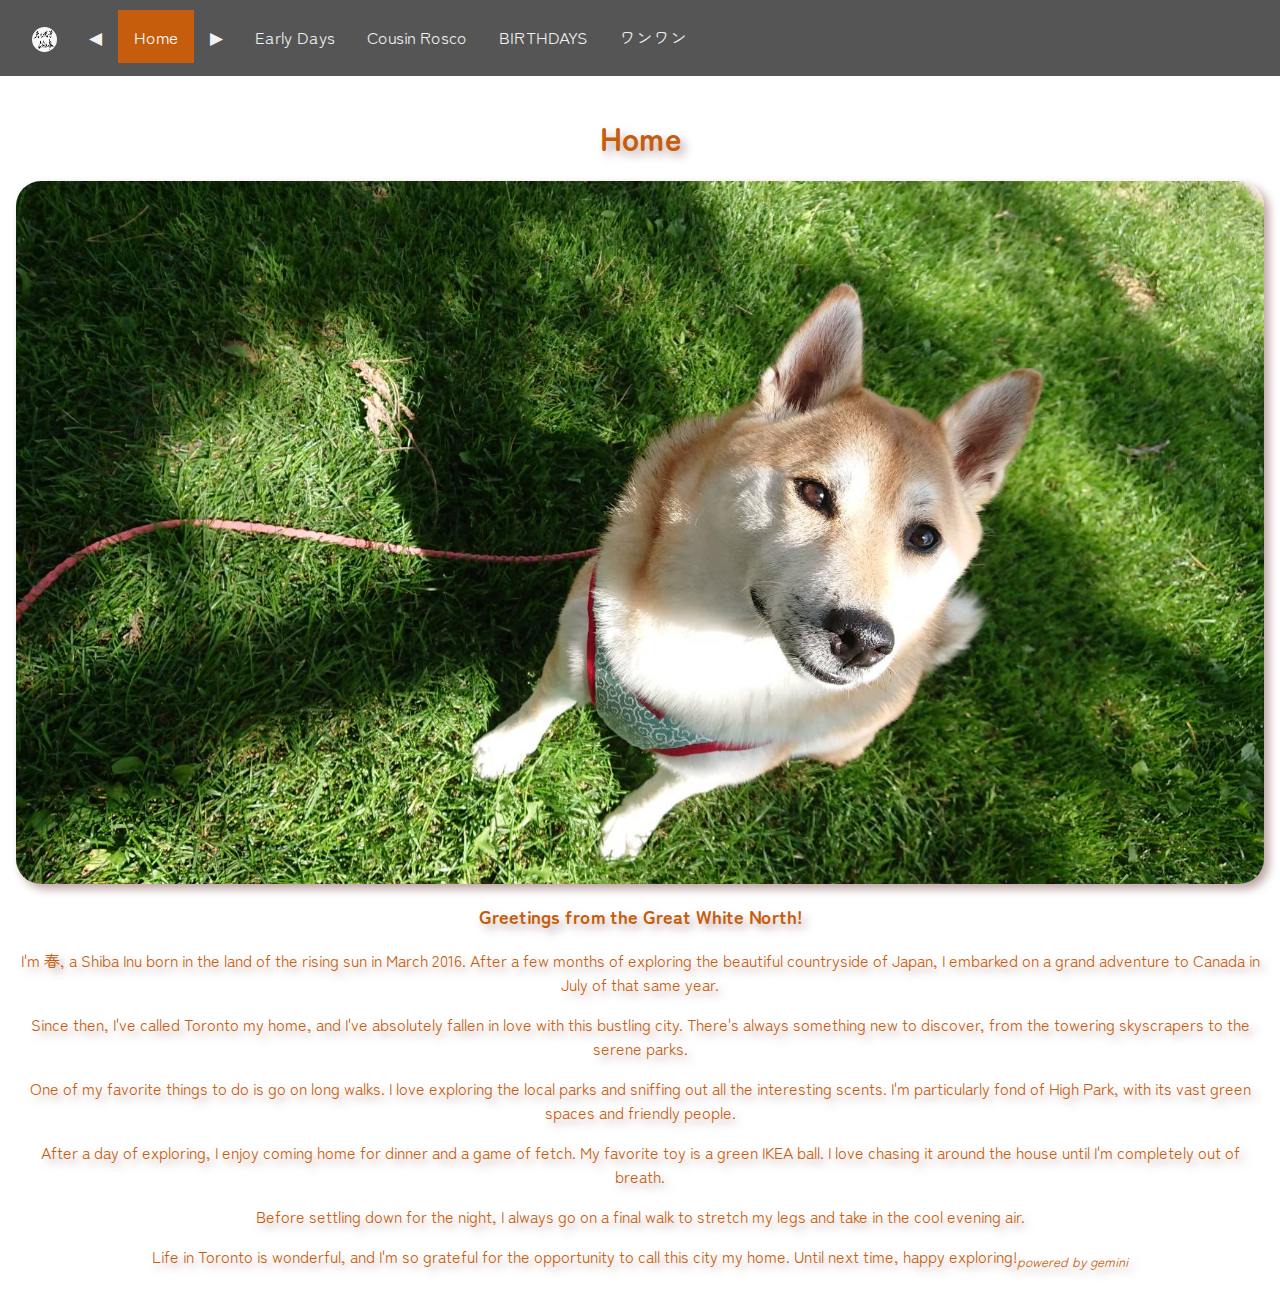
==== index.html @ db81abc2 "c1" ====
<!DOCTYPE html>
<html>
  <Head>
    <title>Haru</title>

    <meta name="viewport" content="width=device-width, initial-scale=1">

    <link rel="preconnect" href="https://fonts.googleapis.com">
    <link rel="preconnect" href="https://fonts.gstatic.com" crossorigin>
    <link rel="stylesheet" href="https://fonts.googleapis.com/css2?family=Hina+Mincho&family=Yuji+Syuku&family=Noto+Sans+JP:wght@100..900&family=Zen+Kaku+Gothic+New&family=Zen+Maru+Gothic&family=Noto+Serif+JP:wght@200..900&family=Zen+Kaku+Gothic+New&display=swap" >
    <link rel="stylesheet" href="styles/index.css">
    <script src="/scripts/index.js"></script>
    <link rel="icon" type="image/png" sizes="32x32" href="/images/favicon1.jpg">

    <link rel="stylesheet" href="https://cdnjs.cloudflare.com/ajax/libs/font-awesome/4.7.0/css/font-awesome.min.css">



  </Head>
  <body>

 
    


    <div class="top-container" >
    </div>
    
    <div class="header" id="myHeader">
      <div class="topnav" id="myTopnav">
        <a href="https://home.sato-chiu.com/"><img src ="/images/favicon1.jpg" class="logo"></a>
        <a href="">&#x25C0; </a>
        <a href="/index.html" class="active">Home</a>
        <a href="/earlydays.html">&#x25B6; </a>
        <a href="/earlydays.html">Early Days</a>
        <a href="/cousinrosco.html">Cousin Rosco</a>
        <a href="/birthdays.html">BIRTHDAYS</a>
        <a href="/wanwan.html">ワンワン</a>
        <a href=""></a>
        <a href="javascript:void(0);" class="icon" onclick="myF1()">
          <i class="fa fa-bars"></i>
        </a>
      </div>
      
    </div>
    
    <div class="content">
      <h1>Home</h1>
      <img src="/images/header 4.jpg" alt="haru" class="video-mask">
        <h3>Greetings from the Great White North!</h3>
        <p>I'm 春, a Shiba Inu born in the land of the rising sun in March 2016. After a few months of exploring the beautiful countryside of Japan, I embarked on a grand adventure to Canada in July of that same year.</p>
        <p>Since then, I've called Toronto my home, and I've absolutely fallen in love with this bustling city. There's always something new to discover, from the towering skyscrapers to the serene parks.</p>
        <p>One of my favorite things to do is go on long walks. I love exploring the local parks and sniffing out all the interesting scents. I'm particularly fond of High Park, with its vast green spaces and friendly people.</p>
        <p>After a day of exploring, I enjoy coming home for dinner and a game of fetch. My favorite toy is a green IKEA ball. I love chasing it around the house until I'm completely out of breath.</p>
        <p>Before settling down for the night, I always go on a final walk to stretch my legs and take in the cool evening air.</p>
        <p>Life in Toronto is wonderful, and I'm so grateful for the opportunity to call this city my home. Until next time, happy exploring!<sub><i>powered by gemini</i></sub></p>
      </div>
    </div>
    


    <script>
      window.onscroll = function() {myF2()};
      
      var header = document.getElementById("myHeader");
      var sticky = header.offsetTop;
      

    </script>

    
  </body>
</html>
---- styles/index.css ----
/* 1.0 Initial Setup*/

* {
  box-sizing: border-box;
}

body, html {
  height: 100%;
  width: 100%;
  margin: 0;
  font-family:  "Zen Maru Gothic", serif;
  color:#C55D0C;
  text-shadow: 5px 5px 10px rgb(190, 164, 164);
}


.njp {
  font-family: "Noto Serif JP", serif;
  font-optical-sizing: auto;
  font-weight: 400;
  font-style: normal;
}

.njps {
  font-family: "Noto Sans JP", sans-serif;
  font-optical-sizing: auto;
  font-weight: 400;
  font-style: normal;
}


.hm {
  font-family: "Hina Mincho", serif;
  font-weight: 400;
  font-style: normal;
}


.zkg {
  font-family: "Zen Kaku Gothic New", sans-serif;
  font-weight: 400;
  font-style: normal;
}

.zmg {
  font-family: "Zen Maru Gothic", serif;
  font-weight: 400;
  font-style: normal;
}

.ys {
  font-family: "Yuji Syuku", serif;
  font-weight: 400;
  font-style: normal;
}

/* Responsive columns */
@media screen and (max-width: 600px) {
  .column {
    width: 100%;
    display: block;
    margin-bottom: 20px;
    -ms-flex: 50%;
    flex: 50%;
    max-width: 50%;
  }
  .header a {
    float: none;
    display: block;
    text-align: left;
  }
  
  .header-right {
    float: none;
  }


}

@keyframes fade {
  from {opacity: .4} 
  to {opacity: 1}
}

.npnav {
  text-decoration:none; 
  color:#C55D0C;
  font-size: large; 
  font-weight: bold;
}

.logo {
  width: 25px; 
  height: 25px; 
  border-radius:25px; 
  box-shadow: none;


}

/**************************************************/

/* 2.0 Template */

.top-container {
  background-color: #f1f1f1;
  text-align: center;

}

.header {
  padding: 10px 16px;
  background: #555;
  color: #f1f1f1;
  z-index: 1;

  
}

.content {
  padding: 16px;
  text-align: center;
}

.sticky {
  position: fixed;
  top: 0;
  width: 100%;
}

.sticky + .content {
  padding-top: 102px;
}

/* 2.0 Navigation */

.topnav {
  overflow: hidden;
  text-shadow: none;

}

.topnav a {
  float: left;
  display: block;
  color: #f2f2f2;
  text-align: center;
  padding: 14px 16px;
  text-decoration: none;
  font-size: 17px;
}

.topnav a:hover {
  background-color: #ddd;
  color: black;
}

.topnav a.active {
  background-color: #C55D0C;
  color: white;
}

.topnav .icon {
  display: none;
}

@media screen and (max-width: 600px) {
  .topnav a:not(:nth-child(-n+4)) {display: none;}
  .topnav a.icon {
    float: right;
    display: block;


    
  }


}

@media screen and (max-width: 600px) {
  .topnav.responsive {position: relative;}
  .topnav.responsive .icon {
    position: absolute;
    right: 0;
    top: 0;
  }
  .topnav.responsive a {
    float: none;
    display: block;
    text-align: left;
  }
}

.responsive {
  width: 100%;
  height: auto;
}

/* 3.0 content*/

.video-mask{
  width: 100%;
  box-shadow: 5px 5px 10px rgb(190, 164, 164);
  border-radius: 25px; 
  overflow: hidden; 
}

.heading {
  box-shadow: 0 4px 8px 0 rgba(0, 0, 0, 0.4);
  border-radius: 25px; 
  margin-left: 30%; 
  margin-right: 30%;

}


/* 3.0 slide show */
.mySlides {display: none}
img {vertical-align: middle;box-shadow: 5px 5px 10px rgb(190, 164, 164);}

/* Slideshow container */
.slideshow-container {
max-width: 1000px;
position: relative;
margin: auto;

}

/* Next & previous buttons */
.prev, .next {
background-color: #717171;
opacity: 0.7;
cursor: pointer;
position: absolute;
top: 50%;
width: auto;
padding: 16px;
margin-top: -22px;
color: white;
font-weight: bold;
font-size: 18px;
transition: 0.6s ease;
border-radius: 0 3px 3px 0;
user-select: none;
}

/* Position the "next button" to the right */
.prev {
left: 0;
border-radius: 0px 25px 25px 0px;
}

.next {
right: 0;
border-radius: 25px 0 0 25px;
}

/* On hover, add a black background color with a little bit see-through */
.prev:hover, .next:hover {
background-color: rgba(0,0,0,0.8);
}

/* Caption text */
.text {
color: white;
font-size: 15px;
padding: 8px 12px;
position: absolute;
bottom: 8px;
width: 100%;
text-align: center;
background-color: #717171;
border-radius: 0 0 15px 15px;
opacity: 0.7;
}

/* Number text (1/3 etc) */
.numbertext {
color: white;
background-color: #717171;
border-radius: 25px;
opacity: 0.7;
font-size: 12px;
padding: 8px 12px;
position: absolute;
top: 15px;
left: 15px;
}

/* The dots/bullets/indicators */
.dot {
cursor: pointer;
height: 15px;
width: 15px;
margin: 0 2px;
background-color: #bbb;
border-radius: 50%;
display: inline-block;
transition: background-color 0.6s ease;
}

.active, .dot:hover {
background-color: #717171;
}

/* Fading animation */
.fade {
animation-name: fade;
animation-duration: 1.5s;
}

@keyframes fade {
from {opacity: .4} 
to {opacity: 1}
}


/* 4.0  Gallery */

.row {
  display: -ms-flexbox; /* IE10 */
  display: flex;
  -ms-flex-wrap: wrap; /* IE10 */
  flex-wrap: wrap;
  padding: 0 4px;
}

/* Create four equal columns that sits next to each other */
.column {
  -ms-flex: 25%; /* IE10 */
  flex: 25%;
  max-width: 25%;
  padding: 0 4px;
}

.column img {
  margin-top: 8px;
  vertical-align: middle;
  width: 100%;
  border-radius: 25px;
  
}

.caption {
  font-size: 10px;
  text-align: center;

}
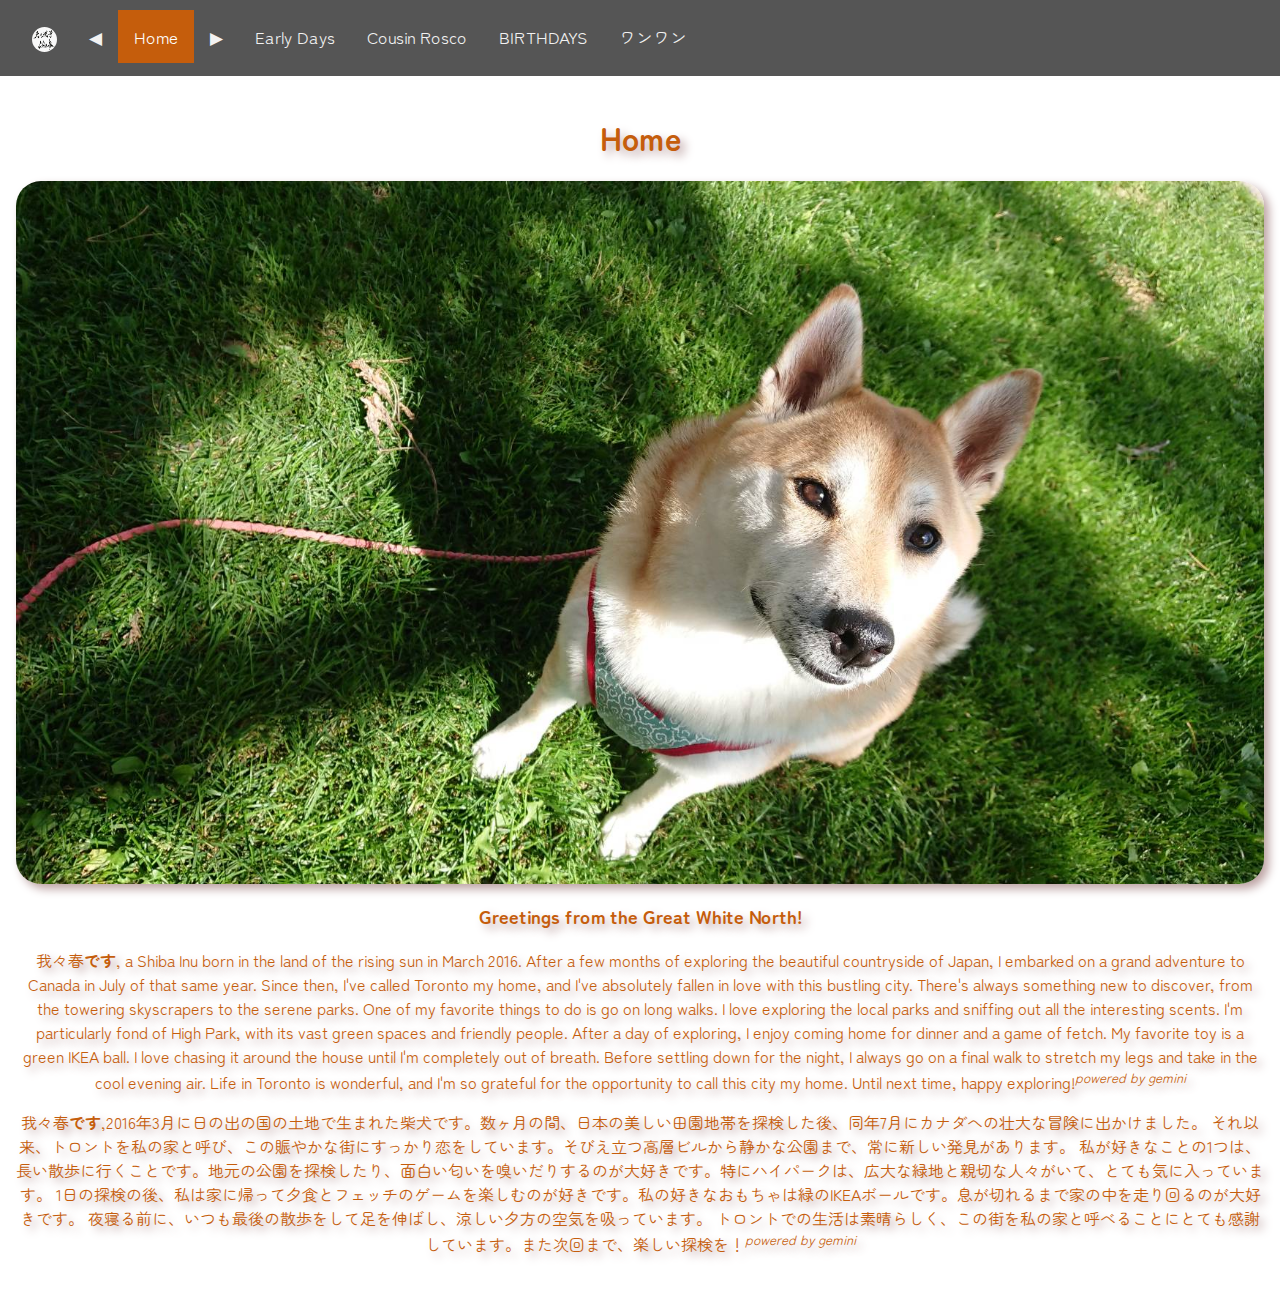
==== commit 9b9de0a9: "blog1" ====
--- a/index.html
+++ b/index.html
@@ -48,12 +48,24 @@
       <h1>Home</h1>
       <img src="/images/header 4.jpg" alt="haru" class="video-mask">
         <h3>Greetings from the Great White North!</h3>
-        <p>I'm 春, a Shiba Inu born in the land of the rising sun in March 2016. After a few months of exploring the beautiful countryside of Japan, I embarked on a grand adventure to Canada in July of that same year.</p>
-        <p>Since then, I've called Toronto my home, and I've absolutely fallen in love with this bustling city. There's always something new to discover, from the towering skyscrapers to the serene parks.</p>
-        <p>One of my favorite things to do is go on long walks. I love exploring the local parks and sniffing out all the interesting scents. I'm particularly fond of High Park, with its vast green spaces and friendly people.</p>
-        <p>After a day of exploring, I enjoy coming home for dinner and a game of fetch. My favorite toy is a green IKEA ball. I love chasing it around the house until I'm completely out of breath.</p>
-        <p>Before settling down for the night, I always go on a final walk to stretch my legs and take in the cool evening air.</p>
-        <p>Life in Toronto is wonderful, and I'm so grateful for the opportunity to call this city my home. Until next time, happy exploring!<sub><i>powered by gemini</i></sub></p>
+        <p>我々春<b>です</b>, a Shiba Inu born in the land of the rising sun in March 2016. After a few months of exploring the beautiful countryside of Japan, I embarked on a grand adventure to Canada in July of that same year.
+        Since then, I've called Toronto my home, and I've absolutely fallen in love with this bustling city. There's always something new to discover, from the towering skyscrapers to the serene parks.
+        One of my favorite things to do is go on long walks. I love exploring the local parks and sniffing out all the interesting scents. I'm particularly fond of High Park, with its vast green spaces and friendly people.
+        After a day of exploring, I enjoy coming home for dinner and a game of fetch. My favorite toy is a green IKEA ball. I love chasing it around the house until I'm completely out of breath.
+        Before settling down for the night, I always go on a final walk to stretch my legs and take in the cool evening air.
+        Life in Toronto is wonderful, and I'm so grateful for the opportunity to call this city my home. Until next time, happy exploring!<sup><i>powered by gemini</i></sup></p>
+
+        <p>我々春<b>です</b>,2016年3月に日の出の国の土地で生まれた柴犬です。数ヶ月の間、日本の美しい田園地帯を探検した後、同年7月にカナダへの壮大な冒険に出かけました。
+
+          それ以来、トロントを私の家と呼び、この賑やかな街にすっかり恋をしています。そびえ立つ高層ビルから静かな公園まで、常に新しい発見があります。
+          
+          私が好きなことの1つは、長い散歩に行くことです。地元の公園を探検したり、面白い匂いを嗅いだりするのが大好きです。特にハイパークは、広大な緑地と親切な人々がいて、とても気に入っています。
+          
+          1日の探検の後、私は家に帰って夕食とフェッチのゲームを楽しむのが好きです。私の好きなおもちゃは緑のIKEAボールです。息が切れるまで家の中を走り回るのが大好きです。
+          
+          夜寝る前に、いつも最後の散歩をして足を伸ばし、涼しい夕方の空気を吸っています。
+          
+          トロントでの生活は素晴らしく、この街を私の家と呼べることにとても感謝しています。また次回まで、楽しい探検を！<sup><i>powered by gemini</i></sup></p>
       </div>
     </div>
     
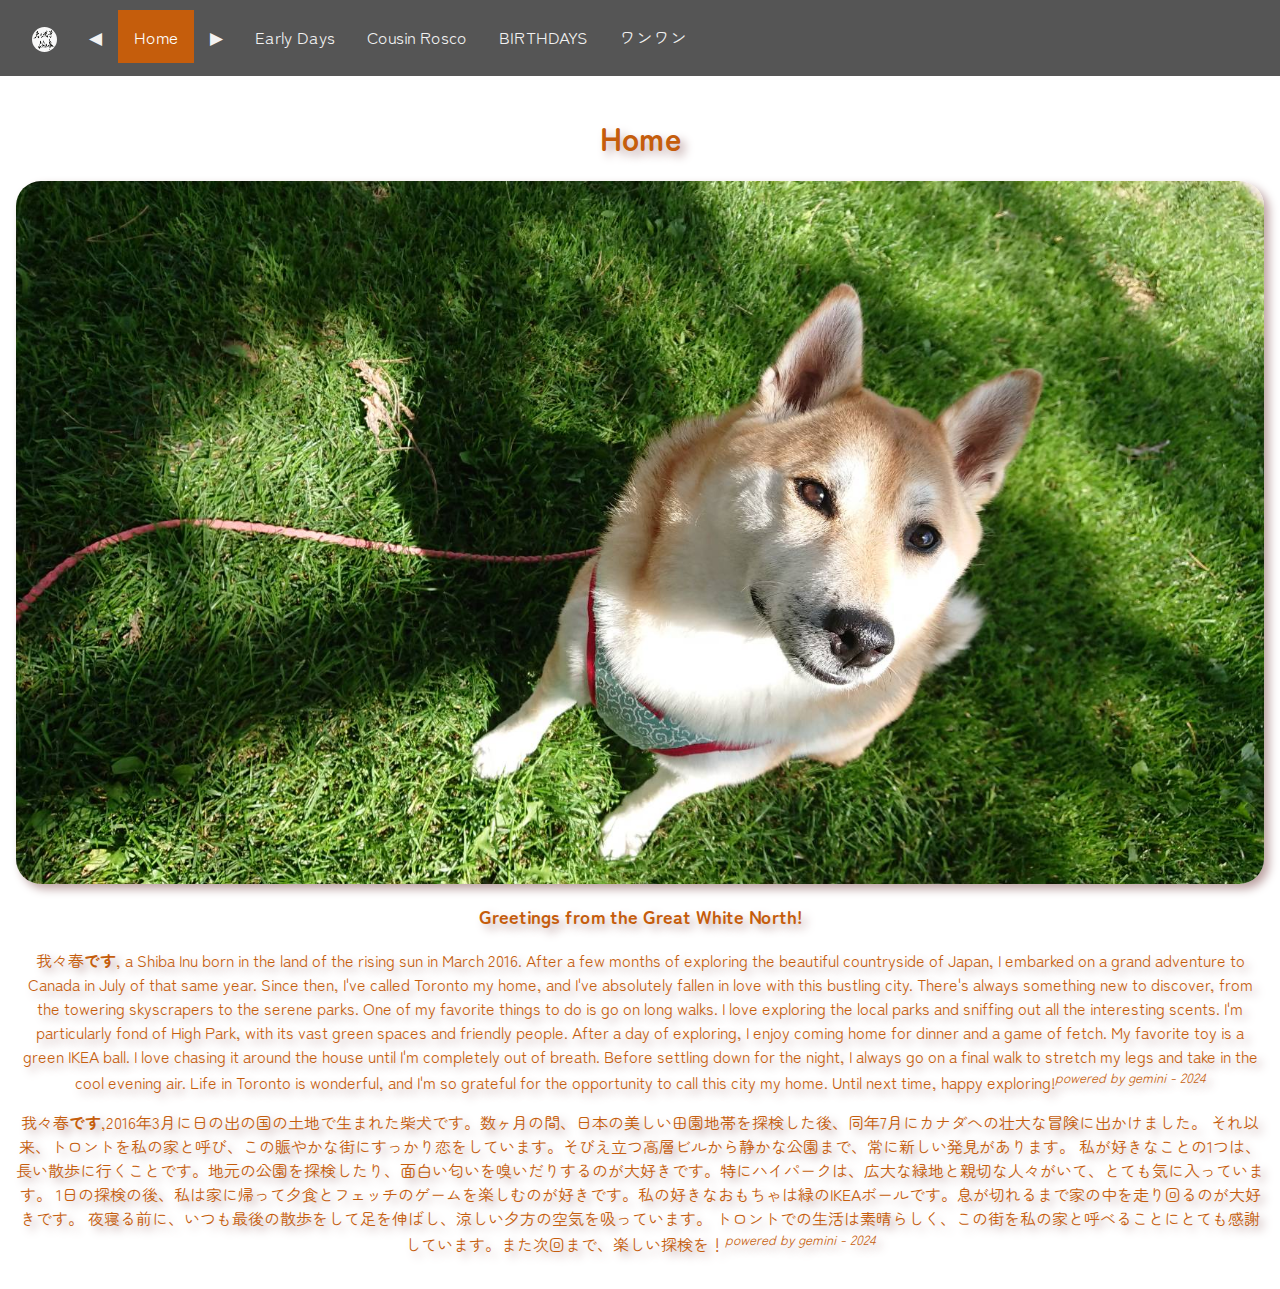
==== commit 9d1111e6: "b2" ====
--- a/index.html
+++ b/index.html
@@ -53,7 +53,7 @@
         One of my favorite things to do is go on long walks. I love exploring the local parks and sniffing out all the interesting scents. I'm particularly fond of High Park, with its vast green spaces and friendly people.
         After a day of exploring, I enjoy coming home for dinner and a game of fetch. My favorite toy is a green IKEA ball. I love chasing it around the house until I'm completely out of breath.
         Before settling down for the night, I always go on a final walk to stretch my legs and take in the cool evening air.
-        Life in Toronto is wonderful, and I'm so grateful for the opportunity to call this city my home. Until next time, happy exploring!<sup><i>powered by gemini</i></sup></p>
+        Life in Toronto is wonderful, and I'm so grateful for the opportunity to call this city my home. Until next time, happy exploring!<sup><i>powered by gemini - 2024</i></sup></p>
 
         <p>我々春<b>です</b>,2016年3月に日の出の国の土地で生まれた柴犬です。数ヶ月の間、日本の美しい田園地帯を探検した後、同年7月にカナダへの壮大な冒険に出かけました。
 
@@ -65,7 +65,7 @@
           
           夜寝る前に、いつも最後の散歩をして足を伸ばし、涼しい夕方の空気を吸っています。
           
-          トロントでの生活は素晴らしく、この街を私の家と呼べることにとても感謝しています。また次回まで、楽しい探検を！<sup><i>powered by gemini</i></sup></p>
+          トロントでの生活は素晴らしく、この街を私の家と呼べることにとても感謝しています。また次回まで、楽しい探検を！<sup><i>powered by gemini - 2024</i></sup></p>
       </div>
     </div>
     
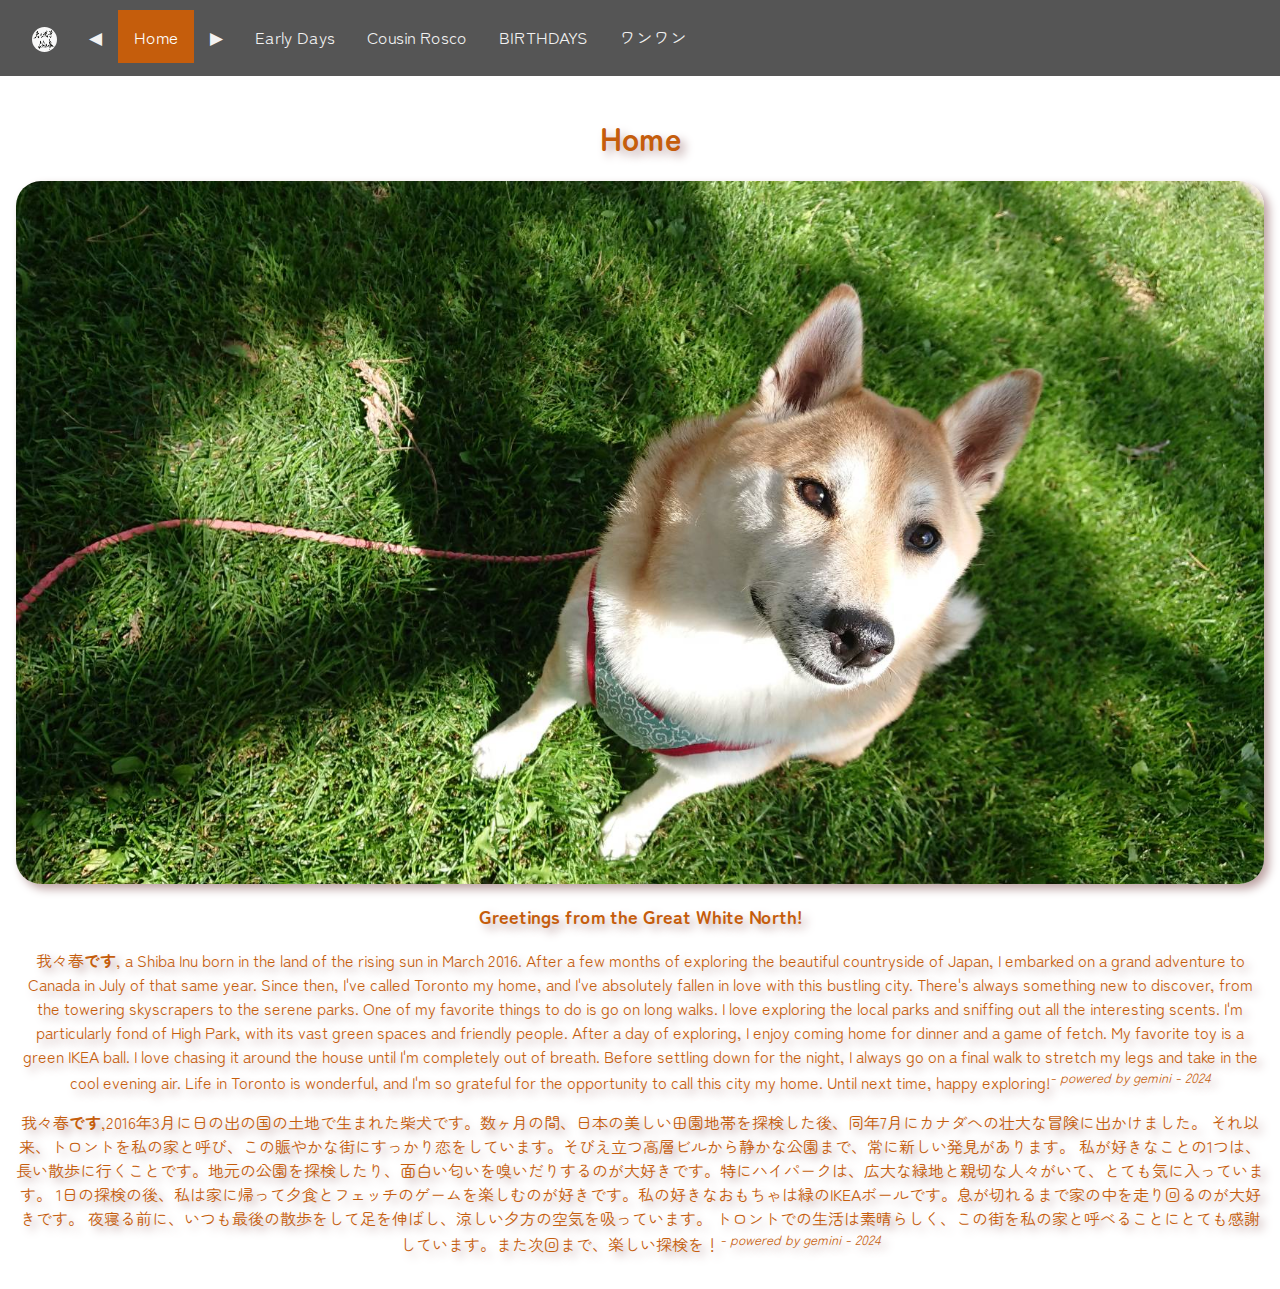
==== commit e80480d5: "b3" ====
--- a/index.html
+++ b/index.html
@@ -53,7 +53,7 @@
         One of my favorite things to do is go on long walks. I love exploring the local parks and sniffing out all the interesting scents. I'm particularly fond of High Park, with its vast green spaces and friendly people.
         After a day of exploring, I enjoy coming home for dinner and a game of fetch. My favorite toy is a green IKEA ball. I love chasing it around the house until I'm completely out of breath.
         Before settling down for the night, I always go on a final walk to stretch my legs and take in the cool evening air.
-        Life in Toronto is wonderful, and I'm so grateful for the opportunity to call this city my home. Until next time, happy exploring!<sup><i>powered by gemini - 2024</i></sup></p>
+        Life in Toronto is wonderful, and I'm so grateful for the opportunity to call this city my home. Until next time, happy exploring!<sup><i>- powered by gemini - 2024</i></sup></p>
 
         <p>我々春<b>です</b>,2016年3月に日の出の国の土地で生まれた柴犬です。数ヶ月の間、日本の美しい田園地帯を探検した後、同年7月にカナダへの壮大な冒険に出かけました。
 
@@ -65,7 +65,7 @@
           
           夜寝る前に、いつも最後の散歩をして足を伸ばし、涼しい夕方の空気を吸っています。
           
-          トロントでの生活は素晴らしく、この街を私の家と呼べることにとても感謝しています。また次回まで、楽しい探検を！<sup><i>powered by gemini - 2024</i></sup></p>
+          トロントでの生活は素晴らしく、この街を私の家と呼べることにとても感謝しています。また次回まで、楽しい探検を！<sup><i>- powered by gemini - 2024</i></sup></p>
       </div>
     </div>
     
--- a/styles/index.css
+++ b/styles/index.css
@@ -327,9 +327,9 @@
 
 /* Create four equal columns that sits next to each other */
 .column {
-  -ms-flex: 25%; /* IE10 */
-  flex: 25%;
-  max-width: 25%;
+  -ms-flex:33%; /* IE10 */
+  flex: 33%;
+  max-width: 33%;
   padding: 0 4px;
 }
 
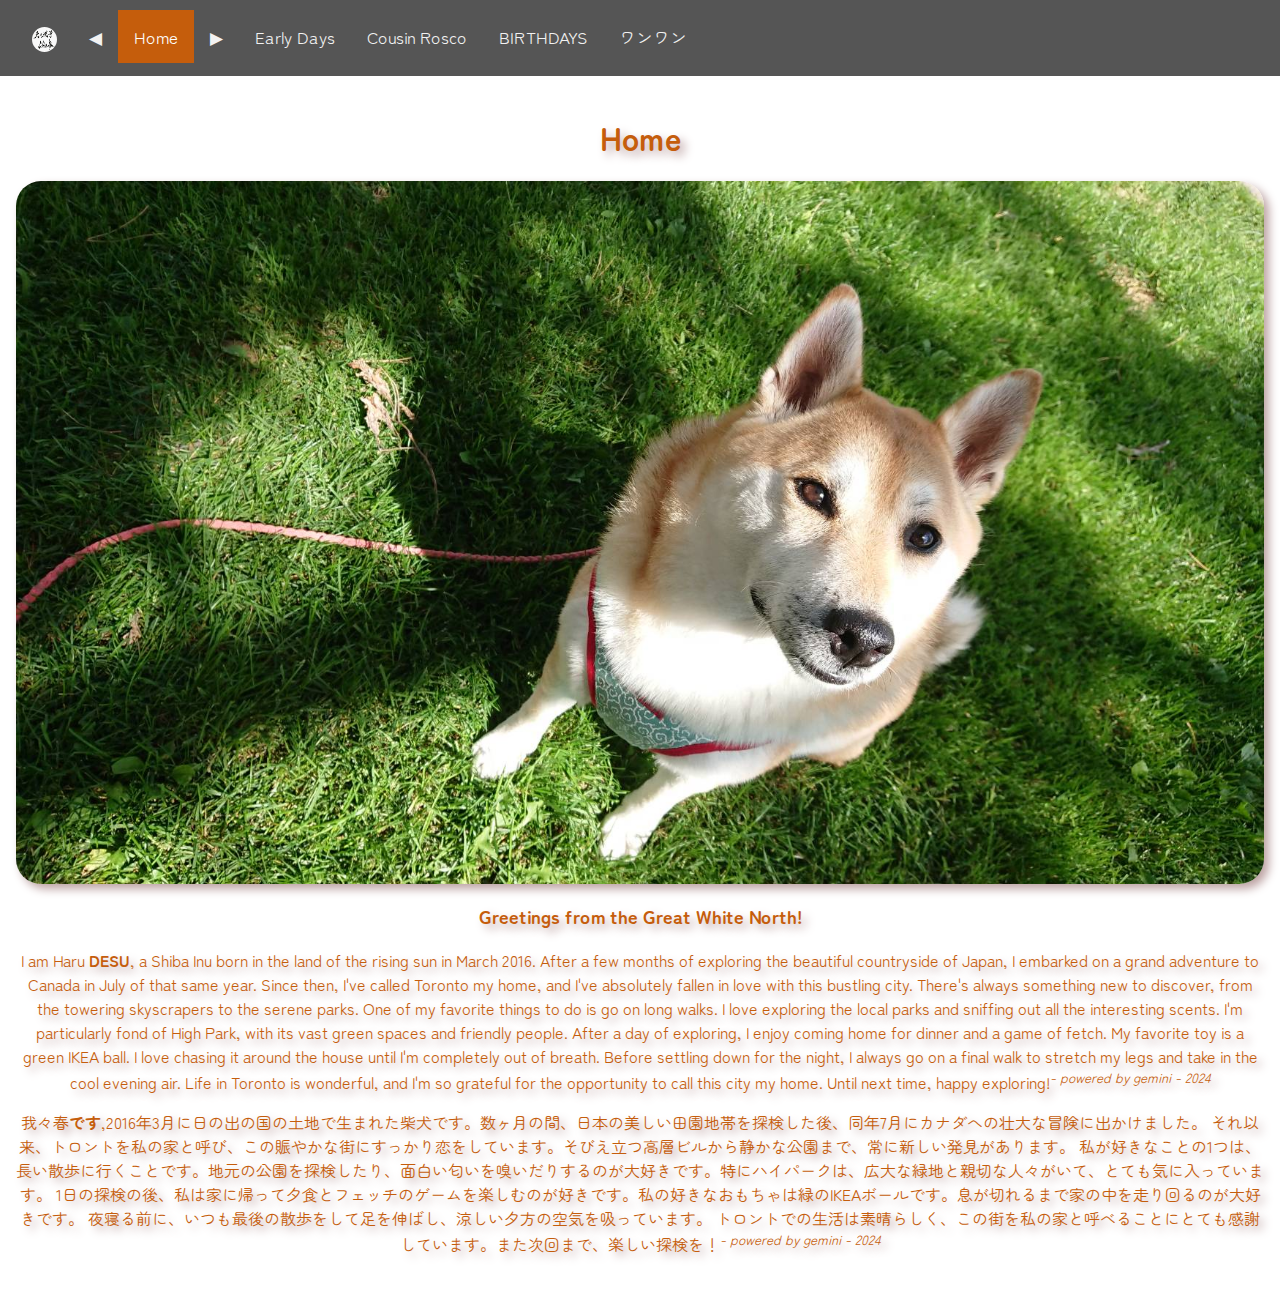
==== commit 6eae1b7b: "index" ====
--- a/index.html
+++ b/index.html
@@ -28,7 +28,7 @@
     
     <div class="header" id="myHeader">
       <div class="topnav" id="myTopnav">
-        <a href="https://home.sato-chiu.com/"><img src ="/images/favicon1.jpg" class="logo"></a>
+        <a href="https://www.sato-chiu.com#_haru"><img src ="/images/favicon1.jpg" class="logo"></a>
         <a href="">&#x25C0; </a>
         <a href="/index.html" class="active">Home</a>
         <a href="/earlydays.html">&#x25B6; </a>
@@ -48,7 +48,7 @@
       <h1>Home</h1>
       <img src="/images/header 4.jpg" alt="haru" class="video-mask">
         <h3>Greetings from the Great White North!</h3>
-        <p>我々春<b>です</b>, a Shiba Inu born in the land of the rising sun in March 2016. After a few months of exploring the beautiful countryside of Japan, I embarked on a grand adventure to Canada in July of that same year.
+        <p>I am Haru <b>DESU</b>, a Shiba Inu born in the land of the rising sun in March 2016. After a few months of exploring the beautiful countryside of Japan, I embarked on a grand adventure to Canada in July of that same year.
         Since then, I've called Toronto my home, and I've absolutely fallen in love with this bustling city. There's always something new to discover, from the towering skyscrapers to the serene parks.
         One of my favorite things to do is go on long walks. I love exploring the local parks and sniffing out all the interesting scents. I'm particularly fond of High Park, with its vast green spaces and friendly people.
         After a day of exploring, I enjoy coming home for dinner and a game of fetch. My favorite toy is a green IKEA ball. I love chasing it around the house until I'm completely out of breath.
